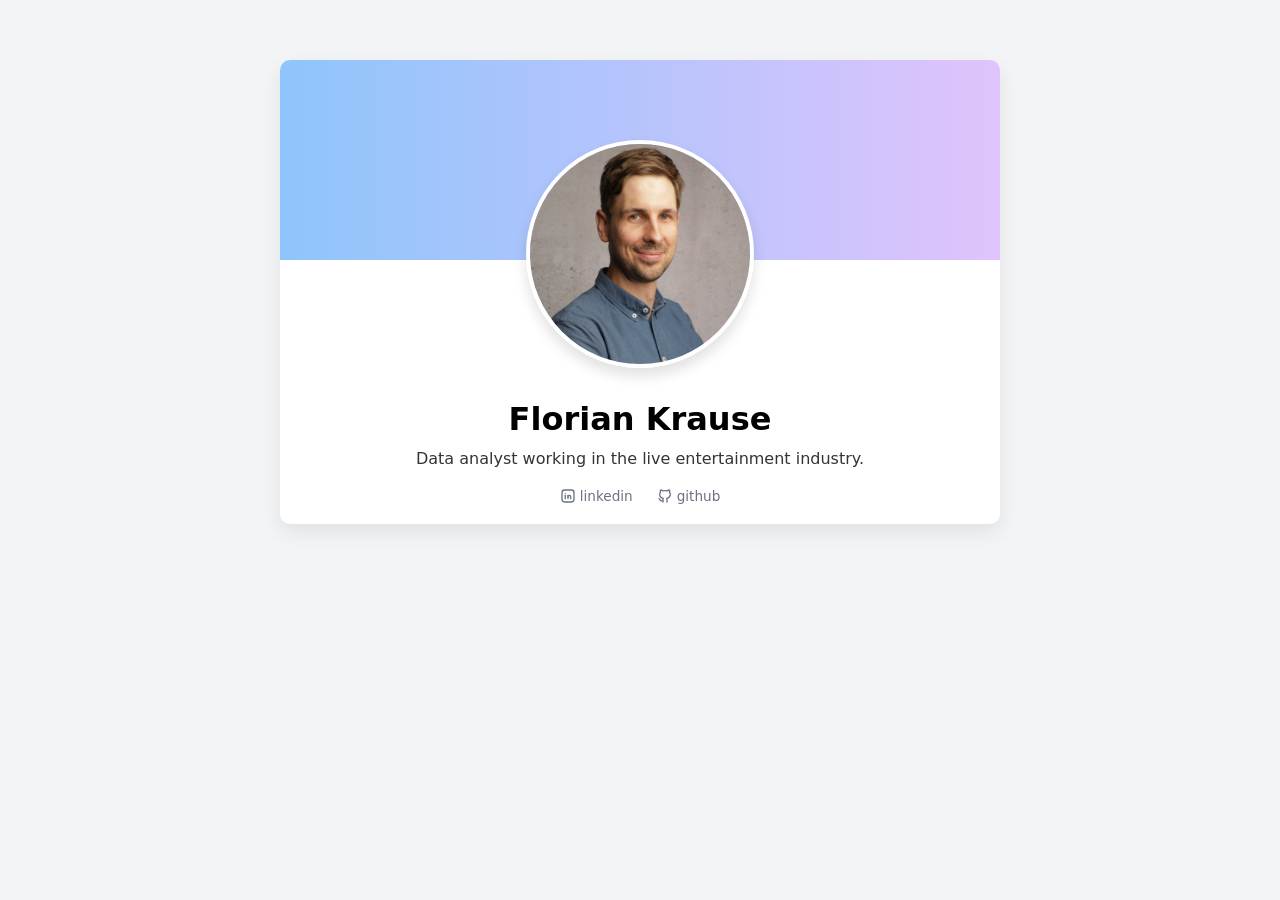
==== index.html @ 06d35742 "change profile-home to index and move to root" ====
<!DOCTYPE html>
<html lang="en">
<head>
    <meta charset="UTF-8">
    <meta name="viewport" content="width=device-width, initial-scale=1.0">
    <title>Florian Krause | Profile</title>
    <link rel="stylesheet" href="../assets/css/style.css">
</head>
<body>
    <div class="main-card">
        <div class="profile-header"></div>
        <img class="profile-pic" src="../assets/img/portrait_august21_social_quadr.jpg" alt="flat stylized illustration of Florian, wearing headphones and a FCSP hoodie"/>

        <div class="profile-content">
            <!-- <p class="greetings">Hi! I'm</p> -->
            <h1 id="main-name">Florian Krause</h1>
            <p class="intro">Data analyst working in the live entertainment industry.</p>
            <ul class="linklist">
                <li><a href="https://www.linkedin.com/in/fkrs3/">
                        <svg xmlns="http://www.w3.org/2000/svg" viewBox="0 0 24 24" fill="none" stroke="currentColor" stroke-width="2" stroke-linecap="round" stroke-linejoin="round" class="icon icon-tabler icons-tabler-outline icon-tabler-brand-linkedin"><path stroke="none" d="M0 0h24v24H0z" fill="none"/><path d="M8 11v5" /><path d="M8 8v.01" /><path d="M12 16v-5" /><path d="M16 16v-3a2 2 0 1 0 -4 0" /><path d="M3 7a4 4 0 0 1 4 -4h10a4 4 0 0 1 4 4v10a4 4 0 0 1 -4 4h-10a4 4 0 0 1 -4 -4l0 -10" /></svg>
                        linkedin
                    </a>
                </li>
                <li>
                    <a href="#">
                        <svg xmlns="http://www.w3.org/2000/svg" viewBox="0 0 24 24" fill="none" stroke="currentColor" stroke-width="2" stroke-linecap="round" stroke-linejoin="round" class="icon icon-tabler icons-tabler-outline icon-tabler-brand-github"><path stroke="none" d="M0 0h24v24H0z" fill="none"/><path d="M9 19c-4.3 1.4 -4.3 -2.5 -6 -3m12 5v-3.5c0 -1 .1 -1.4 -.5 -2c2.8 -.3 5.5 -1.4 5.5 -6a4.6 4.6 0 0 0 -1.3 -3.2a4.2 4.2 0 0 0 -.1 -3.2s-1.1 -.3 -3.5 1.3a12.3 12.3 0 0 0 -6.2 0c-2.4 -1.6 -3.5 -1.3 -3.5 -1.3a4.2 4.2 0 0 0 -.1 3.2a4.6 4.6 0 0 0 -1.3 3.2c0 4.6 2.7 5.7 5.5 6c-.6 .6 -.6 1.2 -.5 2v3.5" /></svg>
                        <!-- <svg role="img" viewBox="0 0 24 24" xmlns="http://www.w3.org/2000/svg"><title>GitHub</title><path d="M12 .297c-6.63 0-12 5.373-12 12 0 5.303 3.438 9.8 8.205 11.385.6.113.82-.258.82-.577 0-.285-.01-1.04-.015-2.04-3.338.724-4.042-1.61-4.042-1.61C4.422 18.07 3.633 17.7 3.633 17.7c-1.087-.744.084-.729.084-.729 1.205.084 1.838 1.236 1.838 1.236 1.07 1.835 2.809 1.305 3.495.998.108-.776.417-1.305.76-1.605-2.665-.3-5.466-1.332-5.466-5.93 0-1.31.465-2.38 1.235-3.22-.135-.303-.54-1.523.105-3.176 0 0 1.005-.322 3.3 1.23.96-.267 1.98-.399 3-.405 1.02.006 2.04.138 3 .405 2.28-1.552 3.285-1.23 3.285-1.23.645 1.653.24 2.873.12 3.176.765.84 1.23 1.91 1.23 3.22 0 4.61-2.805 5.625-5.475 5.92.42.36.81 1.096.81 2.22 0 1.606-.015 2.896-.015 3.286 0 .315.21.69.825.57C20.565 22.092 24 17.592 24 12.297c0-6.627-5.373-12-12-12"/></svg> -->
                        github
                    </a>
                </li>
                <!-- <li><a href="#">data</a></li> -->
            </ul>
        </div>
    </div>
    
    <script src="../js/script.js"></script>
</body>
</html>
---- assets/css/style.css ----
h1, p {
    margin: 0;
}

body {
  font-family: InterVariable, system-ui, sans-serif;
  background: #f3f4f6;
  /* padding: 20px; */
}

.main-card {
    background-color: white;
    display: flex;
    flex-direction: column;
    align-items: center;
    max-width: 720px;
    margin: 60px auto;
    /* padding: 10px; */
    border-radius: 10px;
    overflow: hidden;
    position: relative;
    box-shadow: 0 8px 20px rgba(0, 0, 0, 0.08);
}

.profile-header {
    width: 100%;
    height: 200px;
    background: linear-gradient(90deg, #8ec5fc, #e0c3fc);
}

.profile-pic {
    height: 220px;
    border-radius: 50%;
    border: 4px solid white;
    position: absolute;
    top: 80px;
    /* left: 50%;
    transform: translateX(-50%); */
    box-shadow: 0 8px 14px rgba(0, 0, 0, 0.12);
}

.profile-content {
    display: flex;
    flex-direction: column;
    align-items: center;
    padding-top: 140px;
}

.greetings {
    /* background-color: #8ec5fc; */
    /* padding: 2px 8px; */
    font-size: large;
    margin-bottom: 4px;
    padding: 0px 12px;
    border-bottom: solid 1px #5b5b5b;
}

#main-name {
    font-size: 2rem;
    font-weight: 700;
    margin-bottom: 8px;
}

.intro {
    max-width: 600px;
    text-align: center;
    line-height: 1.6;
    font-size: 1rem;
    color: #323436;
}

.linklist {
  list-style: none;
  padding: 0;
  margin-top: 16px;
  display: flex;
  gap: 24px;
}

.linklist a {
  display: inline-flex;
  align-items: center;
  gap: 4px;
  text-decoration: none;
  font-size: 0.85rem;
  color: #6b7280;   /* dezentes Grau */
}

.linklist svg {
    width: 16px;
    height: 16px;
    stroke: currentColor;
}
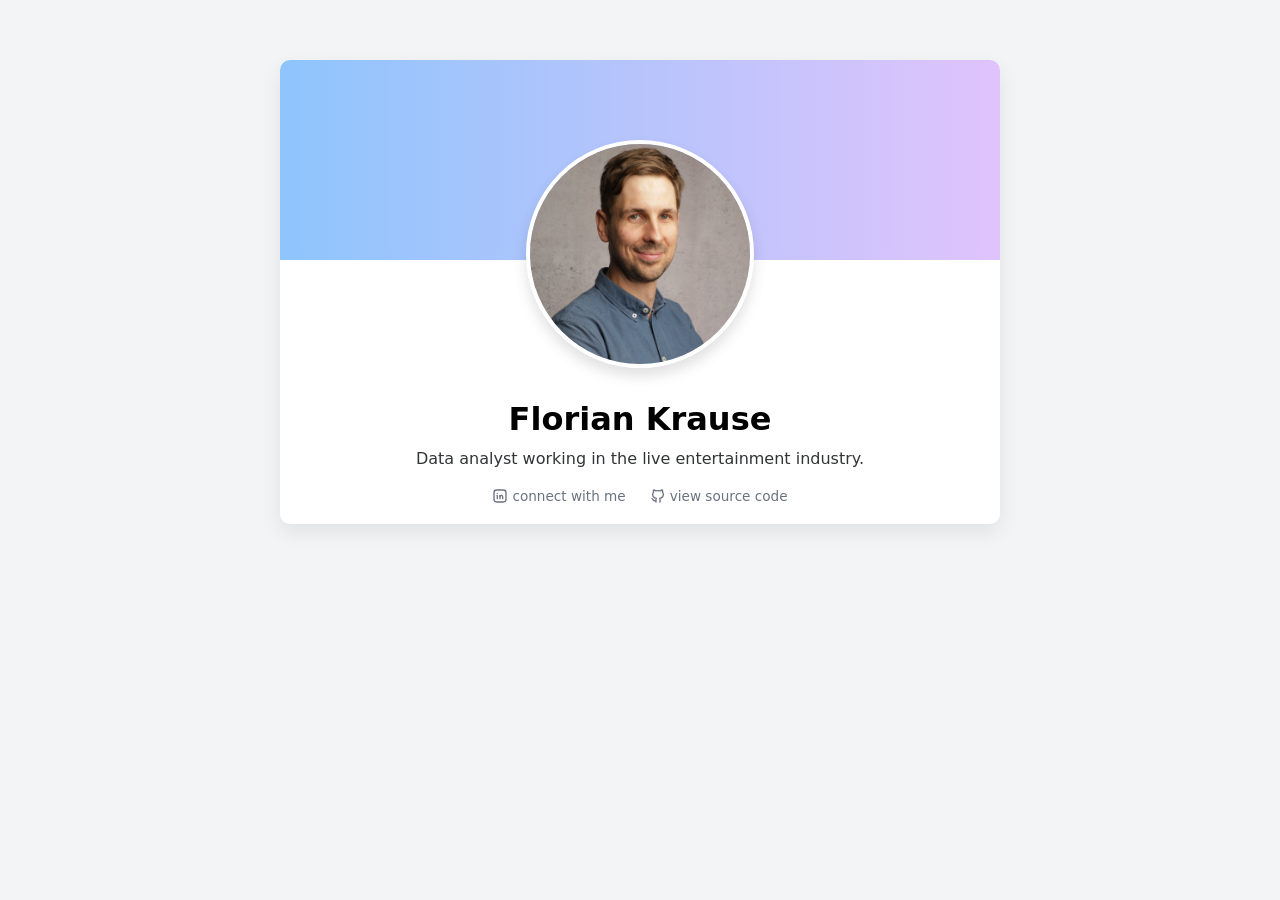
==== commit 39f15233: "edit profile links" ====
--- a/index.html
+++ b/index.html
@@ -4,12 +4,12 @@
     <meta charset="UTF-8">
     <meta name="viewport" content="width=device-width, initial-scale=1.0">
     <title>Florian Krause | Profile</title>
-    <link rel="stylesheet" href="../assets/css/style.css">
+    <link rel="stylesheet" href="assets/css/style.css">
 </head>
 <body>
     <div class="main-card">
         <div class="profile-header"></div>
-        <img class="profile-pic" src="../assets/img/portrait_august21_social_quadr.jpg" alt="flat stylized illustration of Florian, wearing headphones and a FCSP hoodie"/>
+        <img class="profile-pic" src="assets/img/portrait_august21_social_quadr.jpg" alt="flat stylized illustration of Florian, wearing headphones and a FCSP hoodie"/>
 
         <div class="profile-content">
             <!-- <p class="greetings">Hi! I'm</p> -->
@@ -18,14 +18,14 @@
             <ul class="linklist">
                 <li><a href="https://www.linkedin.com/in/fkrs3/">
                         <svg xmlns="http://www.w3.org/2000/svg" viewBox="0 0 24 24" fill="none" stroke="currentColor" stroke-width="2" stroke-linecap="round" stroke-linejoin="round" class="icon icon-tabler icons-tabler-outline icon-tabler-brand-linkedin"><path stroke="none" d="M0 0h24v24H0z" fill="none"/><path d="M8 11v5" /><path d="M8 8v.01" /><path d="M12 16v-5" /><path d="M16 16v-3a2 2 0 1 0 -4 0" /><path d="M3 7a4 4 0 0 1 4 -4h10a4 4 0 0 1 4 4v10a4 4 0 0 1 -4 4h-10a4 4 0 0 1 -4 -4l0 -10" /></svg>
-                        linkedin
+                        connect with me
                     </a>
                 </li>
                 <li>
-                    <a href="#">
+                    <a href="https://github.com/krausinski/data-profile-page">
                         <svg xmlns="http://www.w3.org/2000/svg" viewBox="0 0 24 24" fill="none" stroke="currentColor" stroke-width="2" stroke-linecap="round" stroke-linejoin="round" class="icon icon-tabler icons-tabler-outline icon-tabler-brand-github"><path stroke="none" d="M0 0h24v24H0z" fill="none"/><path d="M9 19c-4.3 1.4 -4.3 -2.5 -6 -3m12 5v-3.5c0 -1 .1 -1.4 -.5 -2c2.8 -.3 5.5 -1.4 5.5 -6a4.6 4.6 0 0 0 -1.3 -3.2a4.2 4.2 0 0 0 -.1 -3.2s-1.1 -.3 -3.5 1.3a12.3 12.3 0 0 0 -6.2 0c-2.4 -1.6 -3.5 -1.3 -3.5 -1.3a4.2 4.2 0 0 0 -.1 3.2a4.6 4.6 0 0 0 -1.3 3.2c0 4.6 2.7 5.7 5.5 6c-.6 .6 -.6 1.2 -.5 2v3.5" /></svg>
                         <!-- <svg role="img" viewBox="0 0 24 24" xmlns="http://www.w3.org/2000/svg"><title>GitHub</title><path d="M12 .297c-6.63 0-12 5.373-12 12 0 5.303 3.438 9.8 8.205 11.385.6.113.82-.258.82-.577 0-.285-.01-1.04-.015-2.04-3.338.724-4.042-1.61-4.042-1.61C4.422 18.07 3.633 17.7 3.633 17.7c-1.087-.744.084-.729.084-.729 1.205.084 1.838 1.236 1.838 1.236 1.07 1.835 2.809 1.305 3.495.998.108-.776.417-1.305.76-1.605-2.665-.3-5.466-1.332-5.466-5.93 0-1.31.465-2.38 1.235-3.22-.135-.303-.54-1.523.105-3.176 0 0 1.005-.322 3.3 1.23.96-.267 1.98-.399 3-.405 1.02.006 2.04.138 3 .405 2.28-1.552 3.285-1.23 3.285-1.23.645 1.653.24 2.873.12 3.176.765.84 1.23 1.91 1.23 3.22 0 4.61-2.805 5.625-5.475 5.92.42.36.81 1.096.81 2.22 0 1.606-.015 2.896-.015 3.286 0 .315.21.69.825.57C20.565 22.092 24 17.592 24 12.297c0-6.627-5.373-12-12-12"/></svg> -->
-                        github
+                        view source code
                     </a>
                 </li>
                 <!-- <li><a href="#">data</a></li> -->
